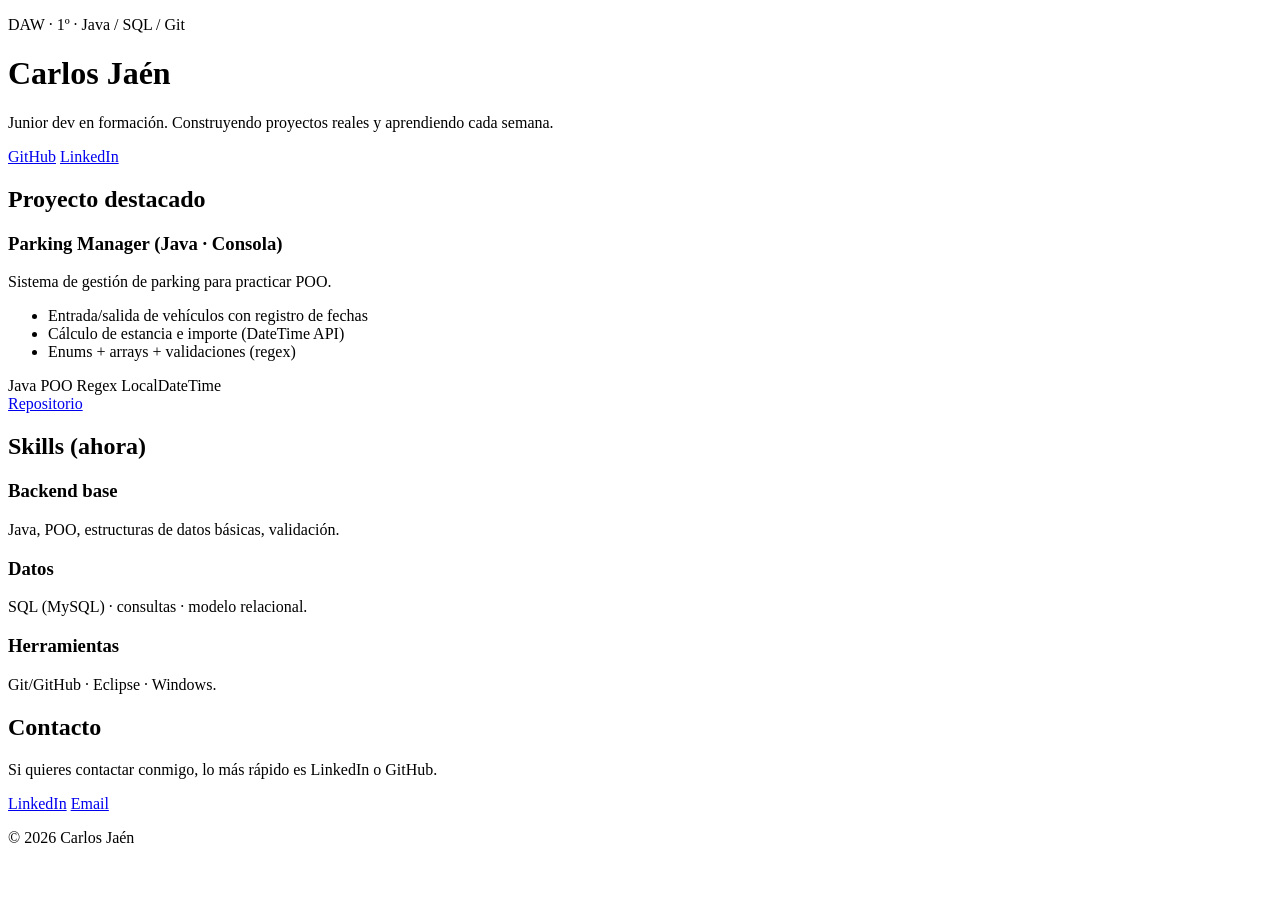
==== index.html @ 7963a8ce "Add index.html" ====
<!doctype html>
<html lang="es">
<head>
  <meta charset="utf-8" />
  <meta name="viewport" content="width=device-width, initial-scale=1" />
  <title>Carlos Jaén — Portfolio</title>
  <meta name="description" content="Portfolio de Carlos Jaén (DAW). Proyectos en Java y desarrollo web." />
  <link rel="stylesheet" href="style.css" />
</head>
<body>
  <header class="container header">
    <div>
      <p class="badge">DAW · 1º · Java / SQL / Git</p>
      <h1>Carlos Jaén</h1>
      <p class="subtitle">Junior dev en formación. Construyendo proyectos reales y aprendiendo cada semana.</p>

      <div class="links">
        <a class="btn" href="https://github.com/carlosjaen4d-design" target="_blank" rel="noreferrer">GitHub</a>
        <a class="btn secondary" href="https://www.linkedin.com/" target="_blank" rel="noreferrer">LinkedIn</a>
      </div>
    </div>
  </header>

  <main class="container">
    <section class="section">
      <h2>Proyecto destacado</h2>

      <article class="card">
        <div class="card-top">
          <h3>Parking Manager (Java · Consola)</h3>
          <p class="muted">Sistema de gestión de parking para practicar POO.</p>
        </div>

        <ul class="bullets">
          <li>Entrada/salida de vehículos con registro de fechas</li>
          <li>Cálculo de estancia e importe (DateTime API)</li>
          <li>Enums + arrays + validaciones (regex)</li>
        </ul>

        <div class="tags">
          <span class="tag">Java</span>
          <span class="tag">POO</span>
          <span class="tag">Regex</span>
          <span class="tag">LocalDateTime</span>
        </div>

        <div class="links">
          <a class="btn" href="https://github.com/carlosjaen4d-design/parking-poo-java" target="_blank" rel="noreferrer">Repositorio</a>
        </div>
      </article>
    </section>

    <section class="section">
      <h2>Skills (ahora)</h2>
      <div class="grid">
        <div class="card small">
          <h3>Backend base</h3>
          <p class="muted">Java, POO, estructuras de datos básicas, validación.</p>
        </div>
        <div class="card small">
          <h3>Datos</h3>
          <p class="muted">SQL (MySQL) · consultas · modelo relacional.</p>
        </div>
        <div class="card small">
          <h3>Herramientas</h3>
          <p class="muted">Git/GitHub · Eclipse · Windows.</p>
        </div>
      </div>
    </section>

    <section class="section">
      <h2>Contacto</h2>
      <p class="muted">Si quieres contactar conmigo, lo más rápido es LinkedIn o GitHub.</p>
      <div class="links">
        <a class="btn secondary" href="https://www.linkedin.com/" target="_blank" rel="noreferrer">LinkedIn</a>
        <a class="btn" href="mailto:TU_EMAIL_AQUI">Email</a>
      </div>
    </section>

    <footer class="footer">
      <p class="muted">© <span id="y"></span> Carlos Jaén</p>
    </footer>
  </main>

  <script>
    document.getElementById("y").textContent = new Date().getFullYear();
  </script>
</body>
</html>
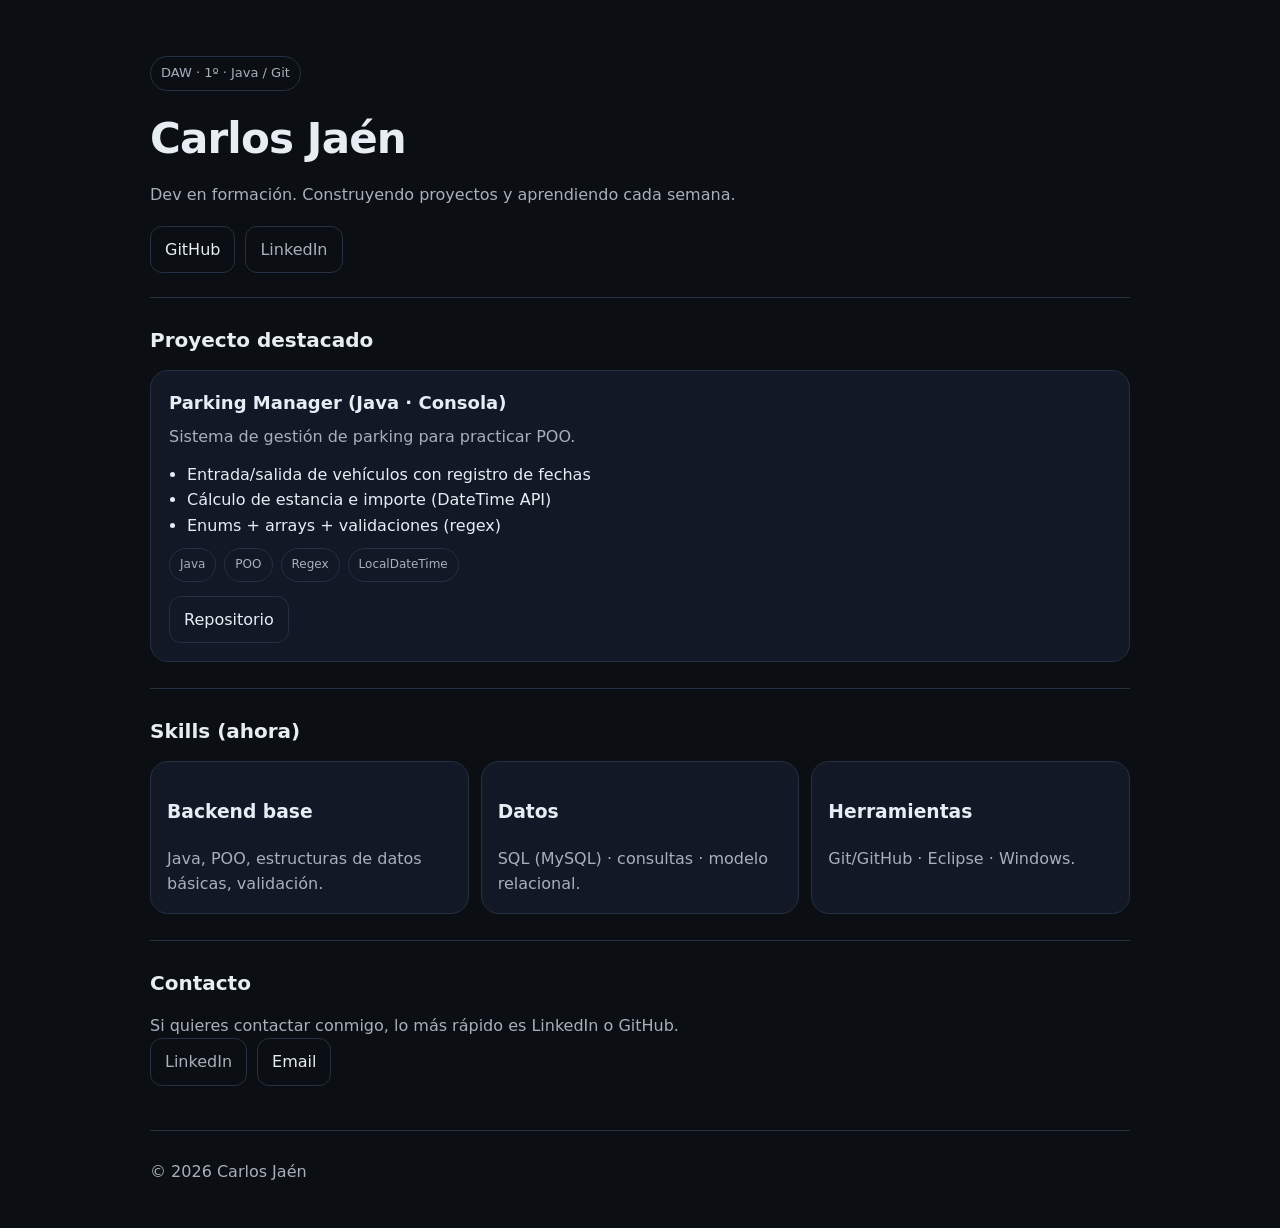
==== commit 5dd46992: "Add portfolio V1" ====
--- a/index.html
+++ b/index.html
@@ -10,9 +10,9 @@
 <body>
   <header class="container header">
     <div>
-      <p class="badge">DAW · 1º · Java / SQL / Git</p>
+      <p class="badge">DAW · 1º · Java / Git</p>
       <h1>Carlos Jaén</h1>
-      <p class="subtitle">Junior dev en formación. Construyendo proyectos reales y aprendiendo cada semana.</p>
+      <p class="subtitle">Dev en formación. Construyendo proyectos y aprendiendo cada semana.</p>
 
       <div class="links">
         <a class="btn" href="https://github.com/carlosjaen4d-design" target="_blank" rel="noreferrer">GitHub</a>
@@ -86,4 +86,4 @@
     document.getElementById("y").textContent = new Date().getFullYear();
   </script>
 </body>
-</html>
+</html>
--- a/style.css
+++ b/style.css
@@ -0,0 +1,136 @@
+:root{
+  --bg:#0b0f14;
+  --card:#121826;
+  --text:#e6edf3;
+  --muted:#a7b0bb;
+  --line:#253041;
+  --accent:#7aa2ff;
+}
+
+*{box-sizing:border-box}
+body{
+  margin:0;
+  font-family: ui-sans-serif, system-ui, -apple-system, Segoe UI, Roboto, Arial;
+  background:var(--bg);
+  color:var(--text);
+  line-height:1.6;
+}
+
+.container{
+  width:min(980px, 92%);
+  margin:0 auto;
+}
+
+.header{
+  padding:56px 0 24px;
+}
+
+.badge{
+  display:inline-block;
+  padding:6px 10px;
+  border:1px solid var(--line);
+  border-radius:999px;
+  color:var(--muted);
+  font-size:13px;
+  margin:0 0 14px;
+}
+
+h1{
+  margin:0;
+  font-size:42px;
+  letter-spacing:-0.02em;
+}
+
+.subtitle{
+  margin:10px 0 18px;
+  color:var(--muted);
+  max-width:62ch;
+}
+
+.section{
+  padding:26px 0;
+  border-top:1px solid var(--line);
+}
+
+h2{
+  margin:0 0 14px;
+  font-size:20px;
+}
+
+.card{
+  background:var(--card);
+  border:1px solid var(--line);
+  border-radius:18px;
+  padding:18px;
+}
+
+.card.small{
+  padding:16px;
+}
+
+.card-top h3{
+  margin:0;
+  font-size:18px;
+}
+
+.muted{ color:var(--muted); margin:6px 0 0; }
+
+.bullets{
+  margin:12px 0 10px;
+  padding-left:18px;
+  color:var(--text);
+}
+
+.tags{
+  display:flex;
+  flex-wrap:wrap;
+  gap:8px;
+  margin:10px 0 14px;
+}
+
+.tag{
+  border:1px solid var(--line);
+  border-radius:999px;
+  padding:6px 10px;
+  font-size:12px;
+  color:var(--muted);
+}
+
+.links{
+  display:flex;
+  gap:10px;
+  flex-wrap:wrap;
+}
+
+.btn{
+  display:inline-block;
+  text-decoration:none;
+  padding:10px 14px;
+  border-radius:12px;
+  border:1px solid var(--line);
+  background:transparent;
+  color:var(--text);
+}
+
+.btn:hover{ border-color:var(--accent); }
+
+.btn.secondary{
+  color:var(--muted);
+}
+
+.grid{
+  display:grid;
+  grid-template-columns: repeat(3, 1fr);
+  gap:12px;
+}
+
+.footer{
+  padding:22px 0 44px;
+  border-top:1px solid var(--line);
+  margin-top:18px;
+}
+
+@media (max-width: 820px){
+  h1{font-size:34px;}
+  .grid{grid-template-columns: 1fr;}
+}
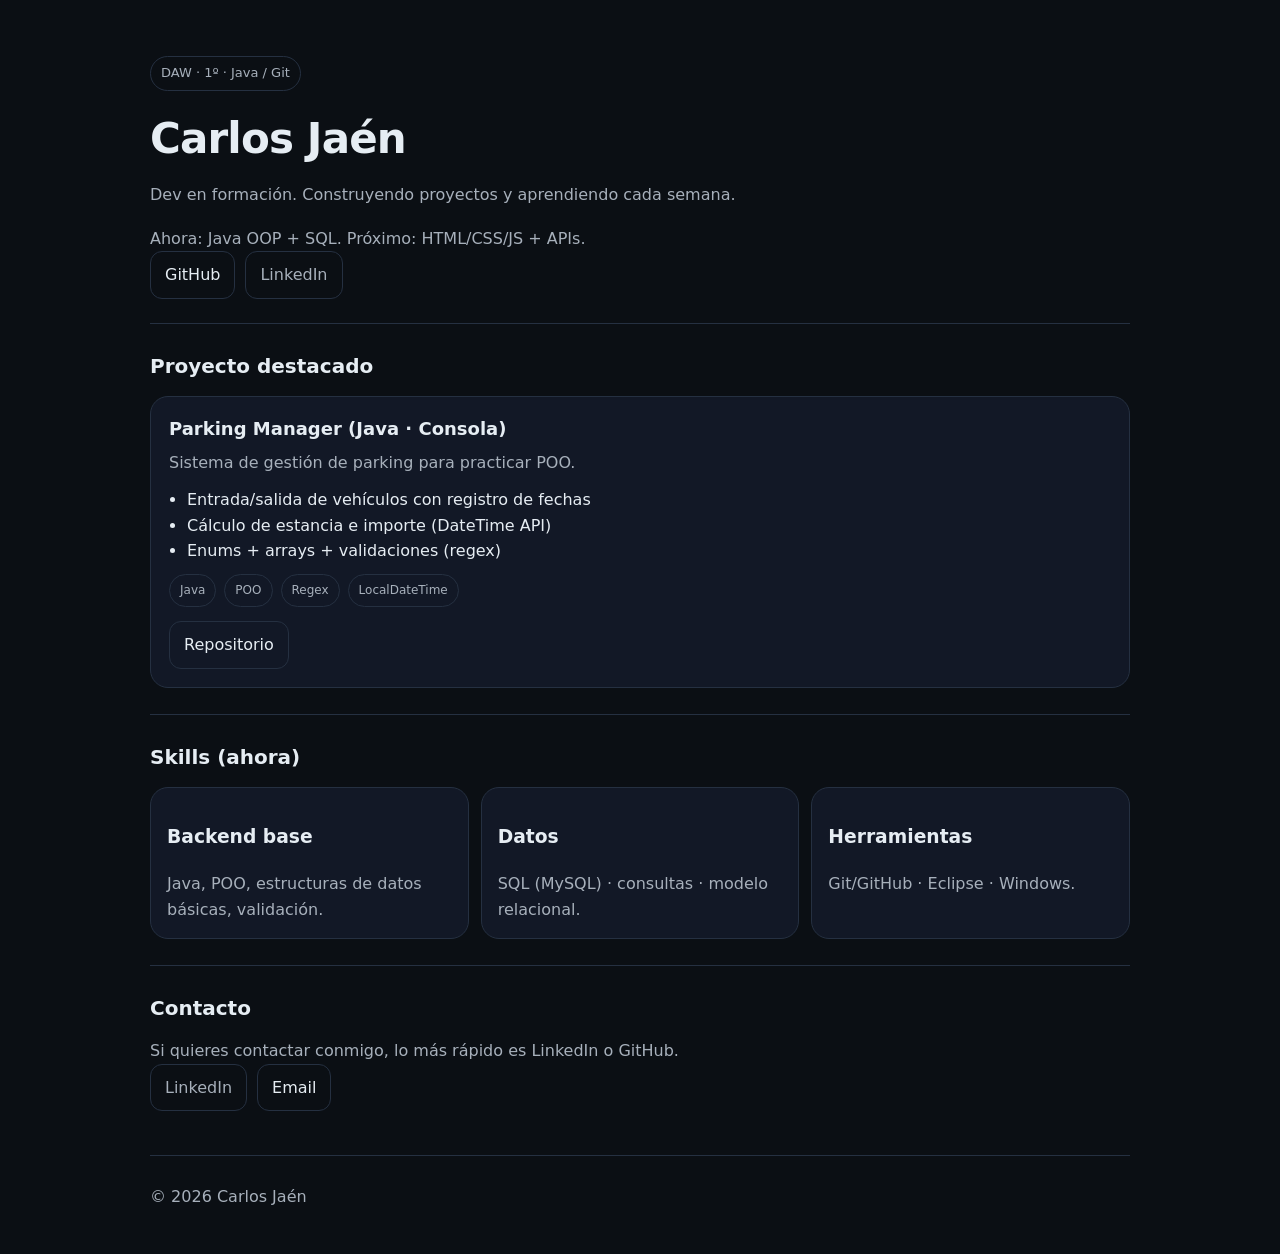
==== commit 1822f9ea: "Update contact links" ====
--- a/index.html
+++ b/index.html
@@ -13,10 +13,12 @@
       <p class="badge">DAW · 1º · Java / Git</p>
       <h1>Carlos Jaén</h1>
       <p class="subtitle">Dev en formación. Construyendo proyectos y aprendiendo cada semana.</p>
-
+      <p class="muted">Ahora: Java OOP + SQL. Próximo: HTML/CSS/JS + APIs.</p>  
       <div class="links">
         <a class="btn" href="https://github.com/carlosjaen4d-design" target="_blank" rel="noreferrer">GitHub</a>
-        <a class="btn secondary" href="https://www.linkedin.com/" target="_blank" rel="noreferrer">LinkedIn</a>
+        <a class="btn secondary" href="www.linkedin.com/in/carlos-francisco-jaén-palacios-794130180
+
+" target="_blank" rel="noreferrer">LinkedIn</a>
       </div>
     </div>
   </header>
@@ -72,8 +74,8 @@
       <h2>Contacto</h2>
       <p class="muted">Si quieres contactar conmigo, lo más rápido es LinkedIn o GitHub.</p>
       <div class="links">
-        <a class="btn secondary" href="https://www.linkedin.com/" target="_blank" rel="noreferrer">LinkedIn</a>
-        <a class="btn" href="mailto:TU_EMAIL_AQUI">Email</a>
+        <a class="btn secondary" href="www.linkedin.com/in/carlos-francisco-jaén-palacios-794130180" target="_blank" rel="noreferrer">LinkedIn</a>
+        <a class="btn" href="mailto:jobscarlosjaen@gmail.com">Email</a>
       </div>
     </section>
 
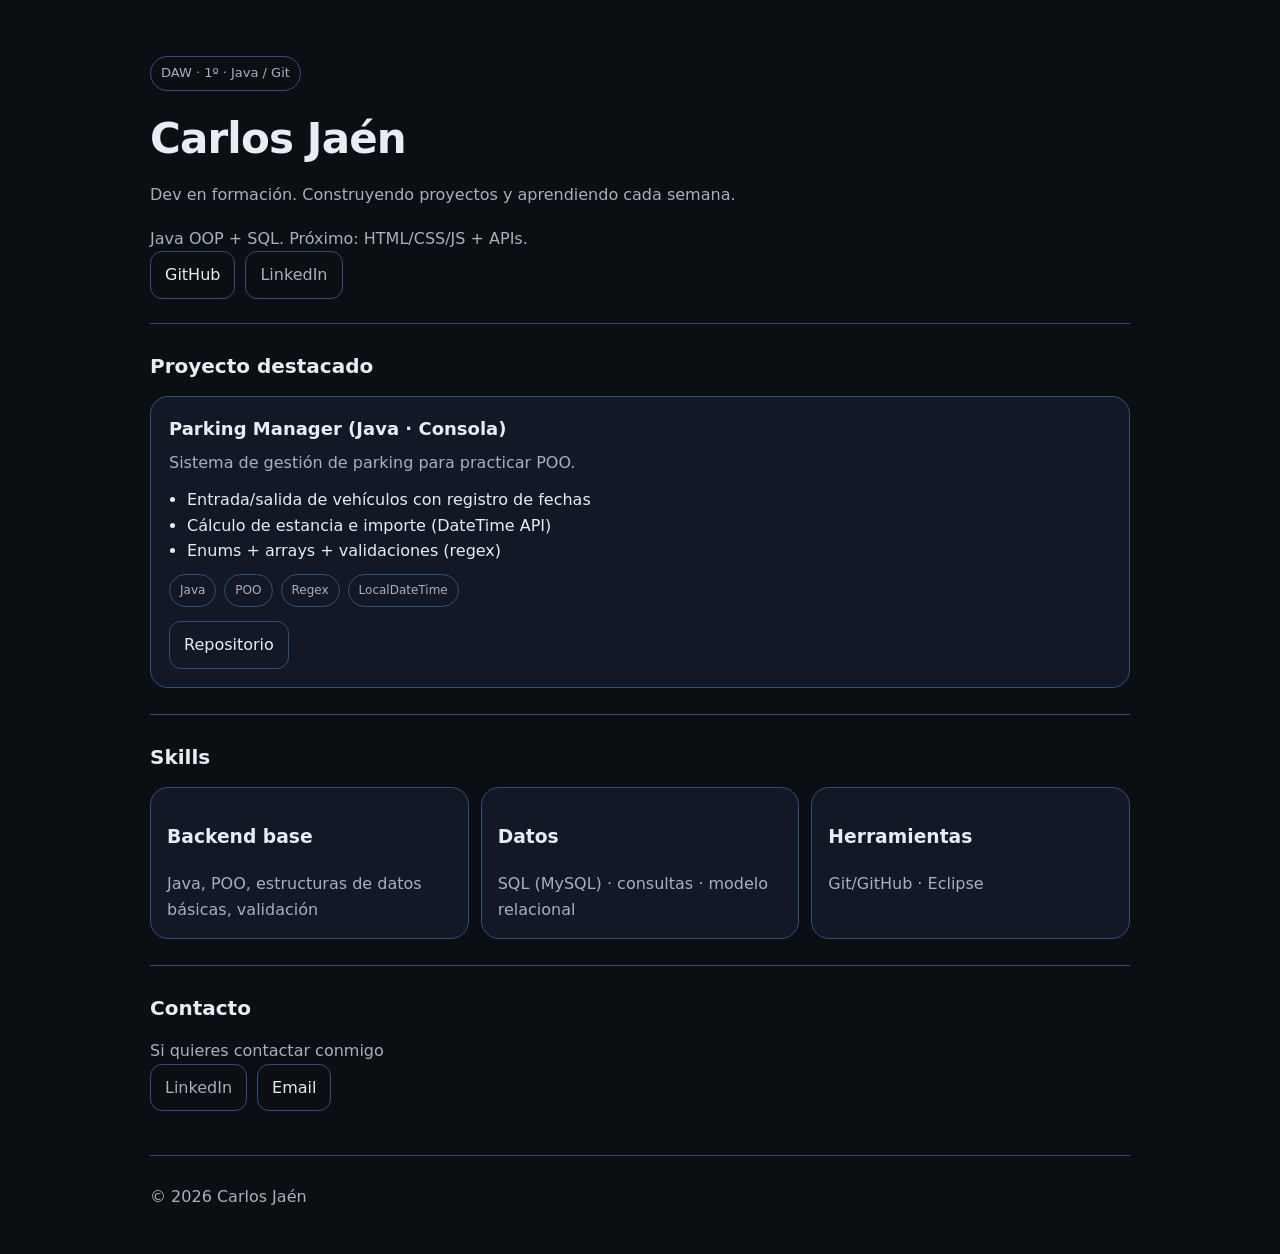
==== commit 9d4f7c39: "update" ====
--- a/index.html
+++ b/index.html
@@ -13,12 +13,10 @@
       <p class="badge">DAW · 1º · Java / Git</p>
       <h1>Carlos Jaén</h1>
       <p class="subtitle">Dev en formación. Construyendo proyectos y aprendiendo cada semana.</p>
-      <p class="muted">Ahora: Java OOP + SQL. Próximo: HTML/CSS/JS + APIs.</p>  
+      <p class="muted">Java OOP + SQL. Próximo: HTML/CSS/JS + APIs.</p>  
       <div class="links">
         <a class="btn" href="https://github.com/carlosjaen4d-design" target="_blank" rel="noreferrer">GitHub</a>
-        <a class="btn secondary" href="www.linkedin.com/in/carlos-francisco-jaén-palacios-794130180
-
-" target="_blank" rel="noreferrer">LinkedIn</a>
+        <a class="btn secondary" href="www.linkedin.com/in/carlos-francisco-jaén-palacios-794130180" target="_blank" rel="noreferrer">LinkedIn</a>
       </div>
     </div>
   </header>
@@ -53,26 +51,26 @@
     </section>
 
     <section class="section">
-      <h2>Skills (ahora)</h2>
+      <h2>Skills</h2>
       <div class="grid">
         <div class="card small">
           <h3>Backend base</h3>
-          <p class="muted">Java, POO, estructuras de datos básicas, validación.</p>
+          <p class="muted">Java, POO, estructuras de datos básicas, validación</p>
         </div>
         <div class="card small">
           <h3>Datos</h3>
-          <p class="muted">SQL (MySQL) · consultas · modelo relacional.</p>
+          <p class="muted">SQL (MySQL) · consultas · modelo relacional</p>
         </div>
         <div class="card small">
           <h3>Herramientas</h3>
-          <p class="muted">Git/GitHub · Eclipse · Windows.</p>
+          <p class="muted">Git/GitHub · Eclipse</p>
         </div>
       </div>
     </section>
 
     <section class="section">
       <h2>Contacto</h2>
-      <p class="muted">Si quieres contactar conmigo, lo más rápido es LinkedIn o GitHub.</p>
+      <p class="muted">Si quieres contactar conmigo</p>
       <div class="links">
         <a class="btn secondary" href="www.linkedin.com/in/carlos-francisco-jaén-palacios-794130180" target="_blank" rel="noreferrer">LinkedIn</a>
         <a class="btn" href="mailto:jobscarlosjaen@gmail.com">Email</a>
--- a/style.css
+++ b/style.css
@@ -3,8 +3,8 @@
   --card:#121826;
   --text:#e6edf3;
   --muted:#a7b0bb;
-  --line:#253041;
-  --accent:#7aa2ff;
+  --line:#324f7b;
+  --accent:#94b4ff;
 }
 
 *{box-sizing:border-box}
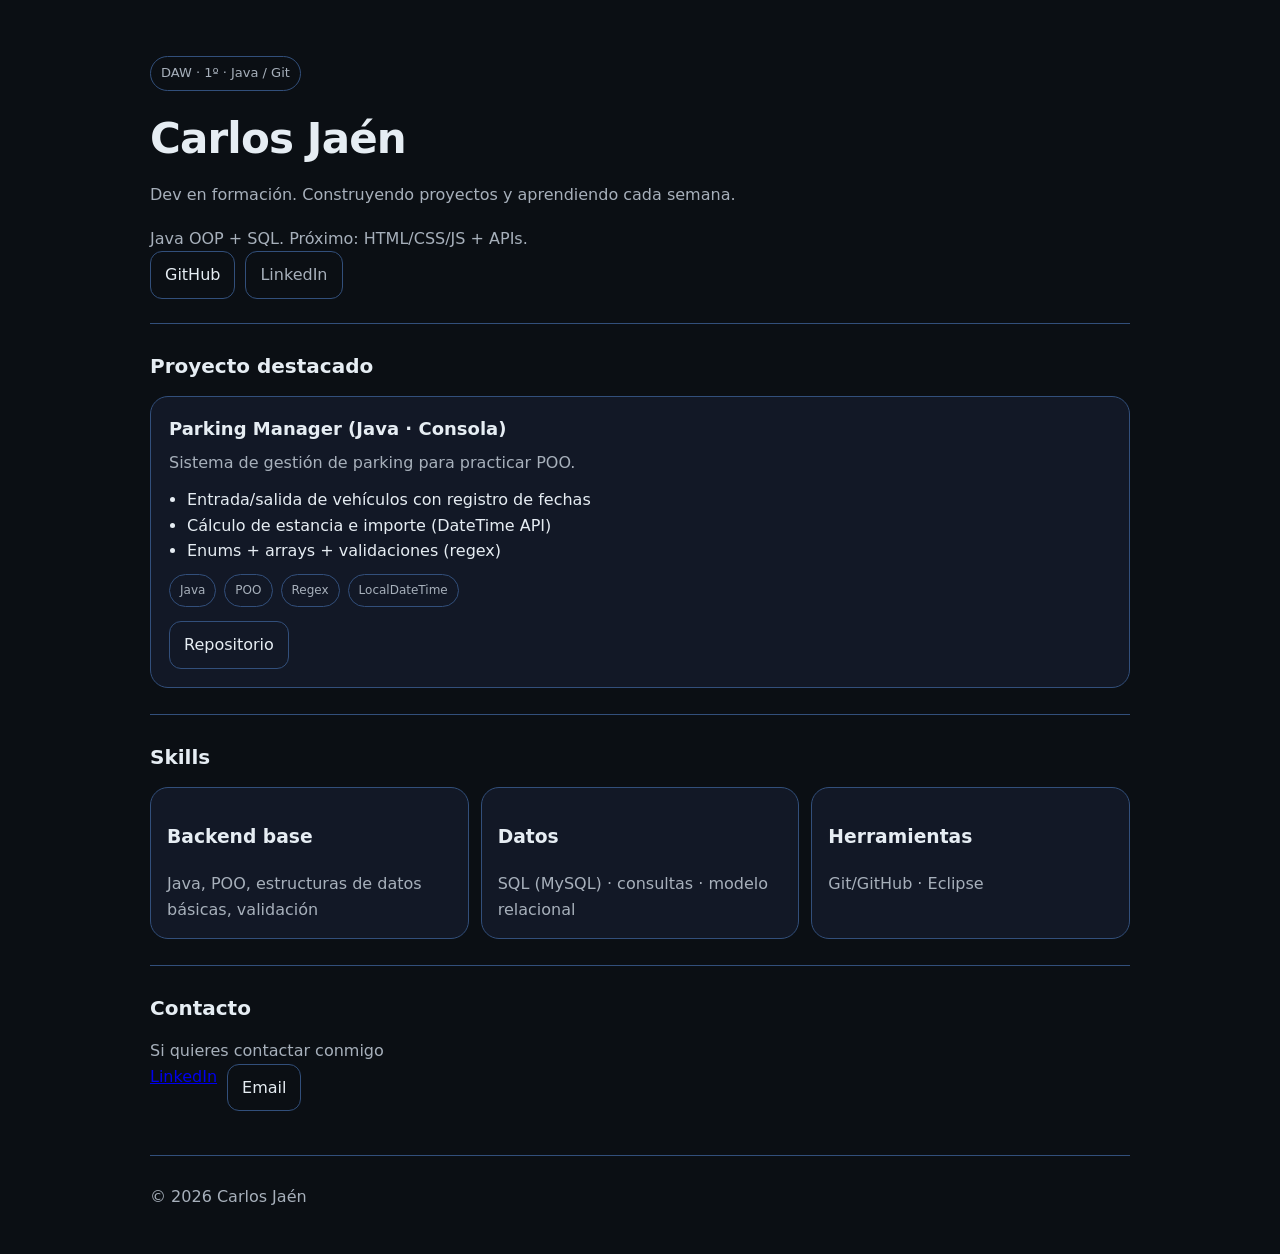
==== commit 4661e448: "Problema https lk resuelto" ====
--- a/index.html
+++ b/index.html
@@ -72,8 +72,7 @@
       <h2>Contacto</h2>
       <p class="muted">Si quieres contactar conmigo</p>
       <div class="links">
-        <a class="btn secondary" href="www.linkedin.com/in/carlos-francisco-jaén-palacios-794130180" target="_blank" rel="noreferrer">LinkedIn</a>
-        <a class="btn" href="mailto:jobscarlosjaen@gmail.com">Email</a>
+      <a href="https://www.linkedin.com/in/carlos-francisco-jaén-palacios-794130180" target="_blank">LinkedIn</a>        <a class="btn" href="mailto:jobscarlosjaen@gmail.com">Email</a>
       </div>
     </section>
 
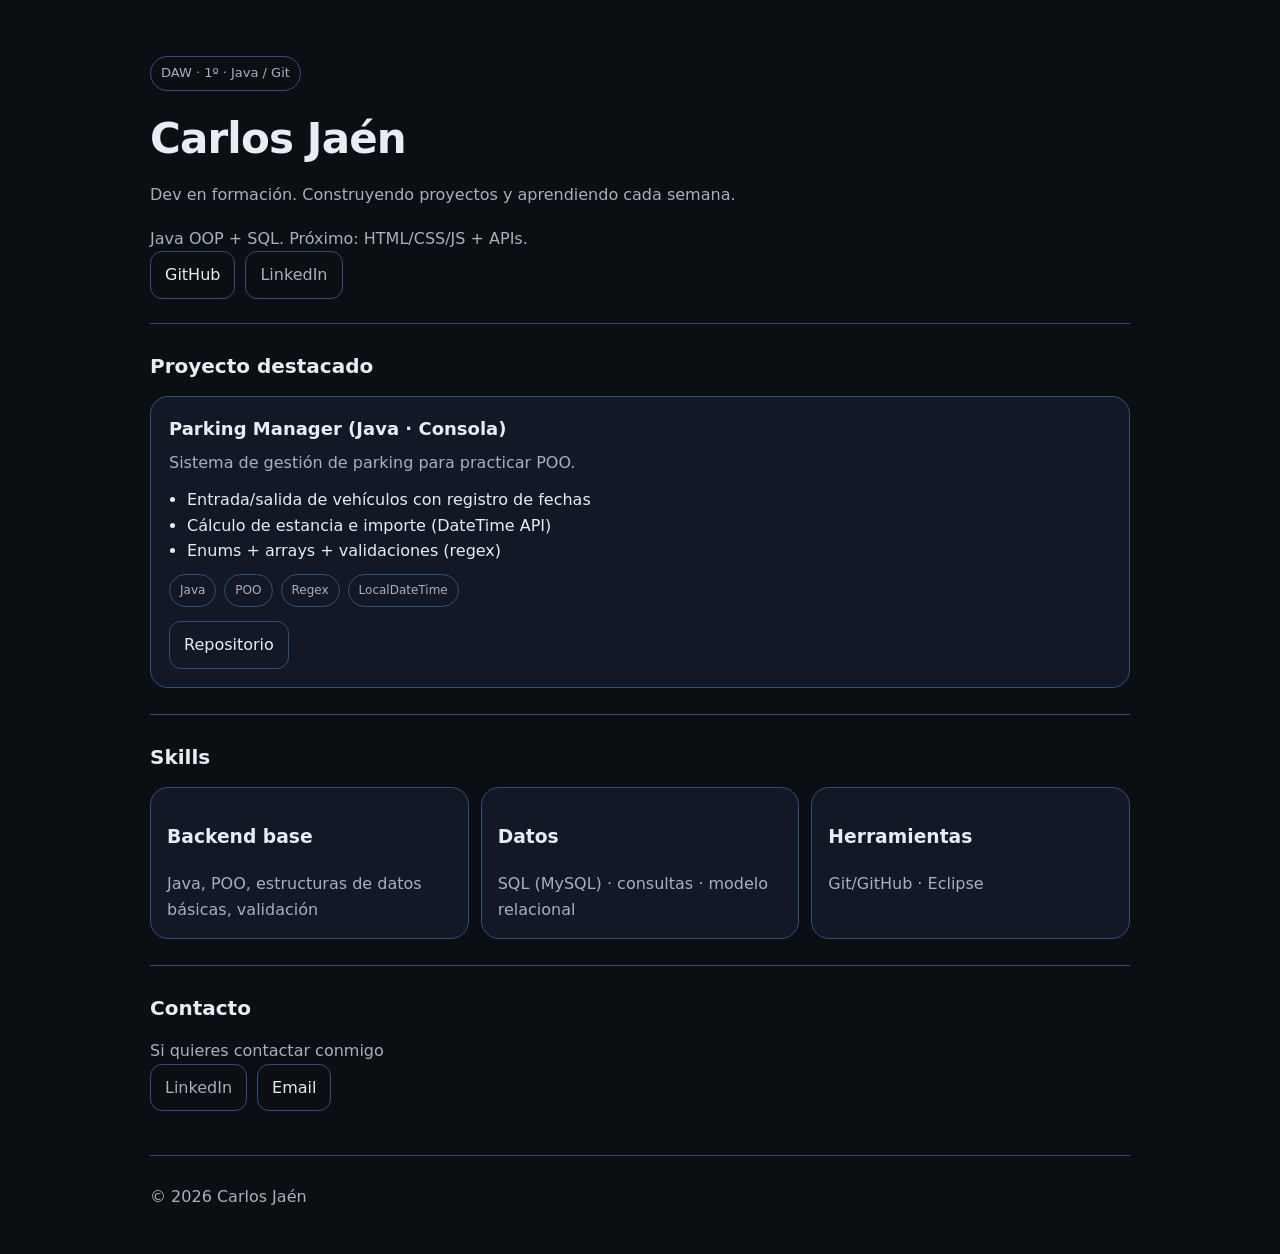
==== commit 3f8717e2: "otro cambio en https" ====
--- a/index.html
+++ b/index.html
@@ -72,7 +72,8 @@
       <h2>Contacto</h2>
       <p class="muted">Si quieres contactar conmigo</p>
       <div class="links">
-      <a href="https://www.linkedin.com/in/carlos-francisco-jaén-palacios-794130180" target="_blank">LinkedIn</a>        <a class="btn" href="mailto:jobscarlosjaen@gmail.com">Email</a>
+        <a class="btn secondary" href="https://www.linkedin.com/in/carlos-francisco-jaén-palacios-794130180" target="_blank" rel="noreferrer">LinkedIn</a>
+        <a class="btn" href="mailto:jobscarlosjaen@gmail.com">Email</a>
       </div>
     </section>
 
